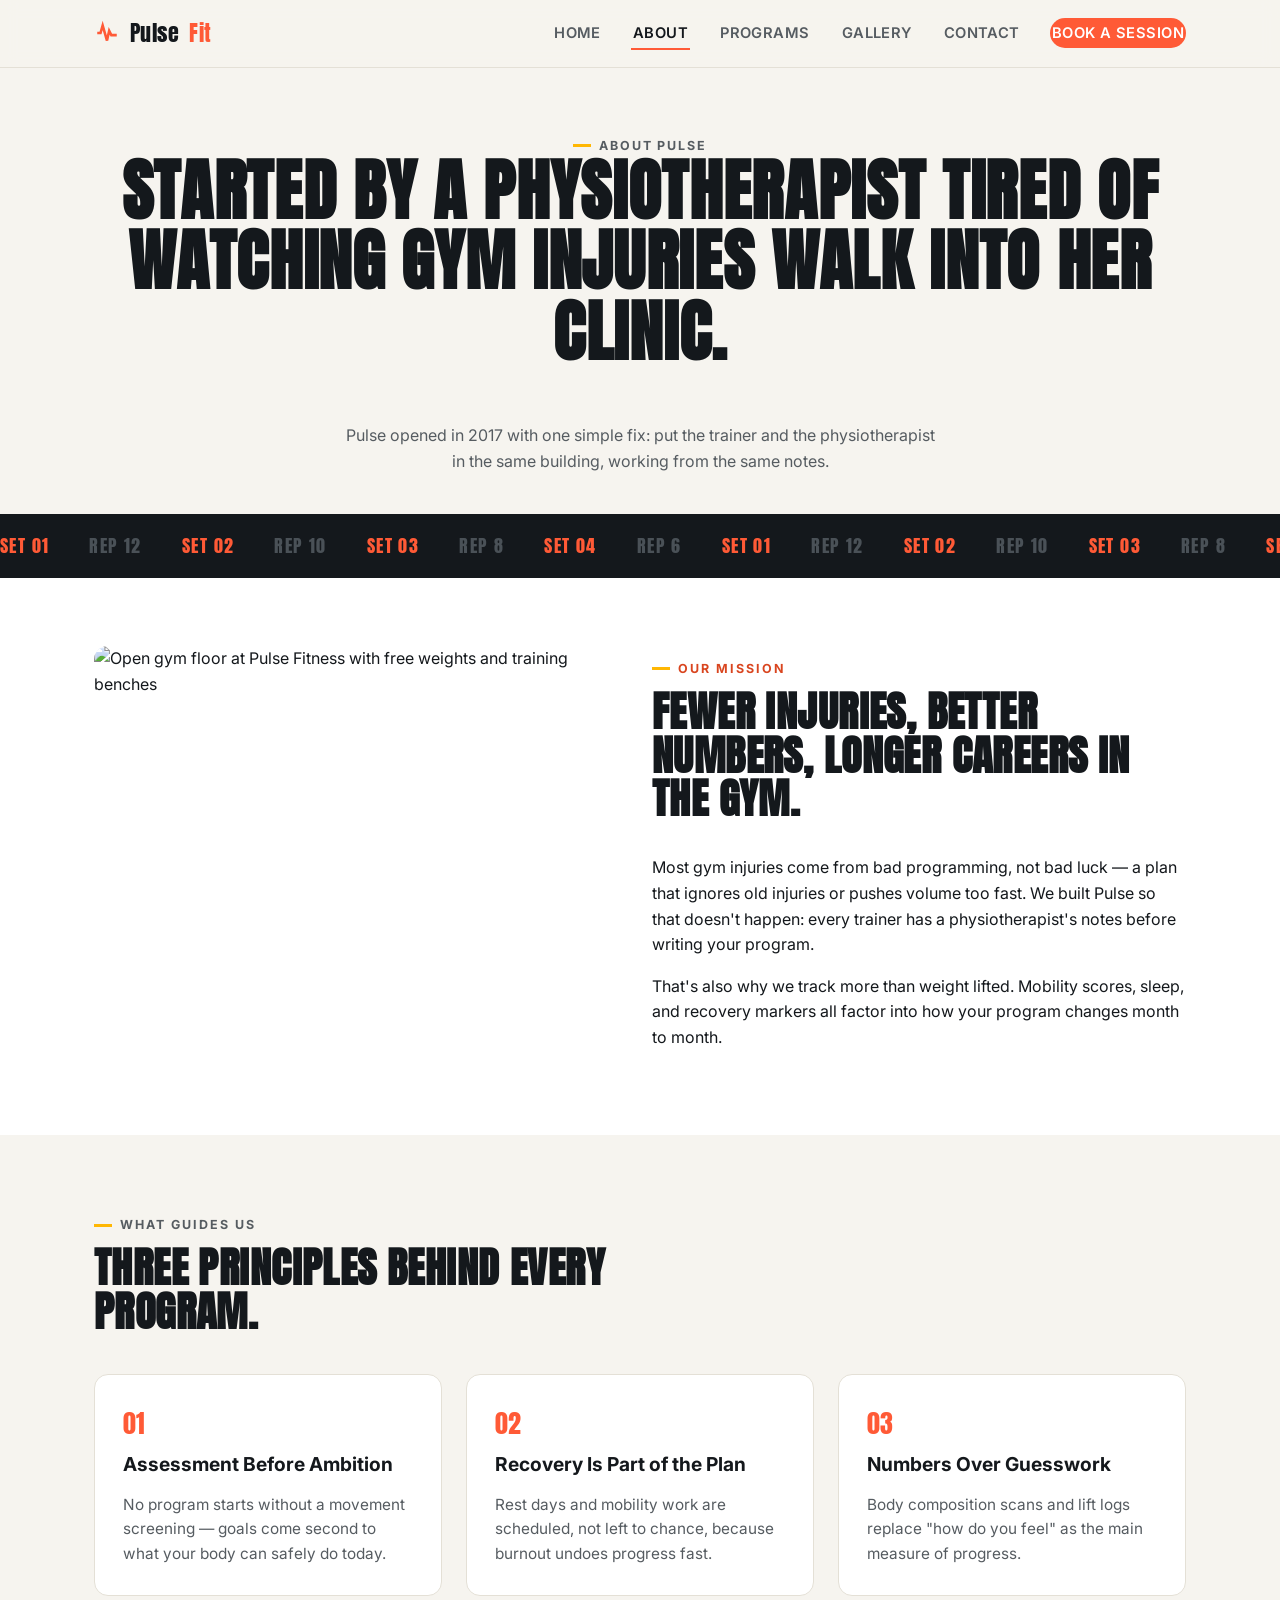
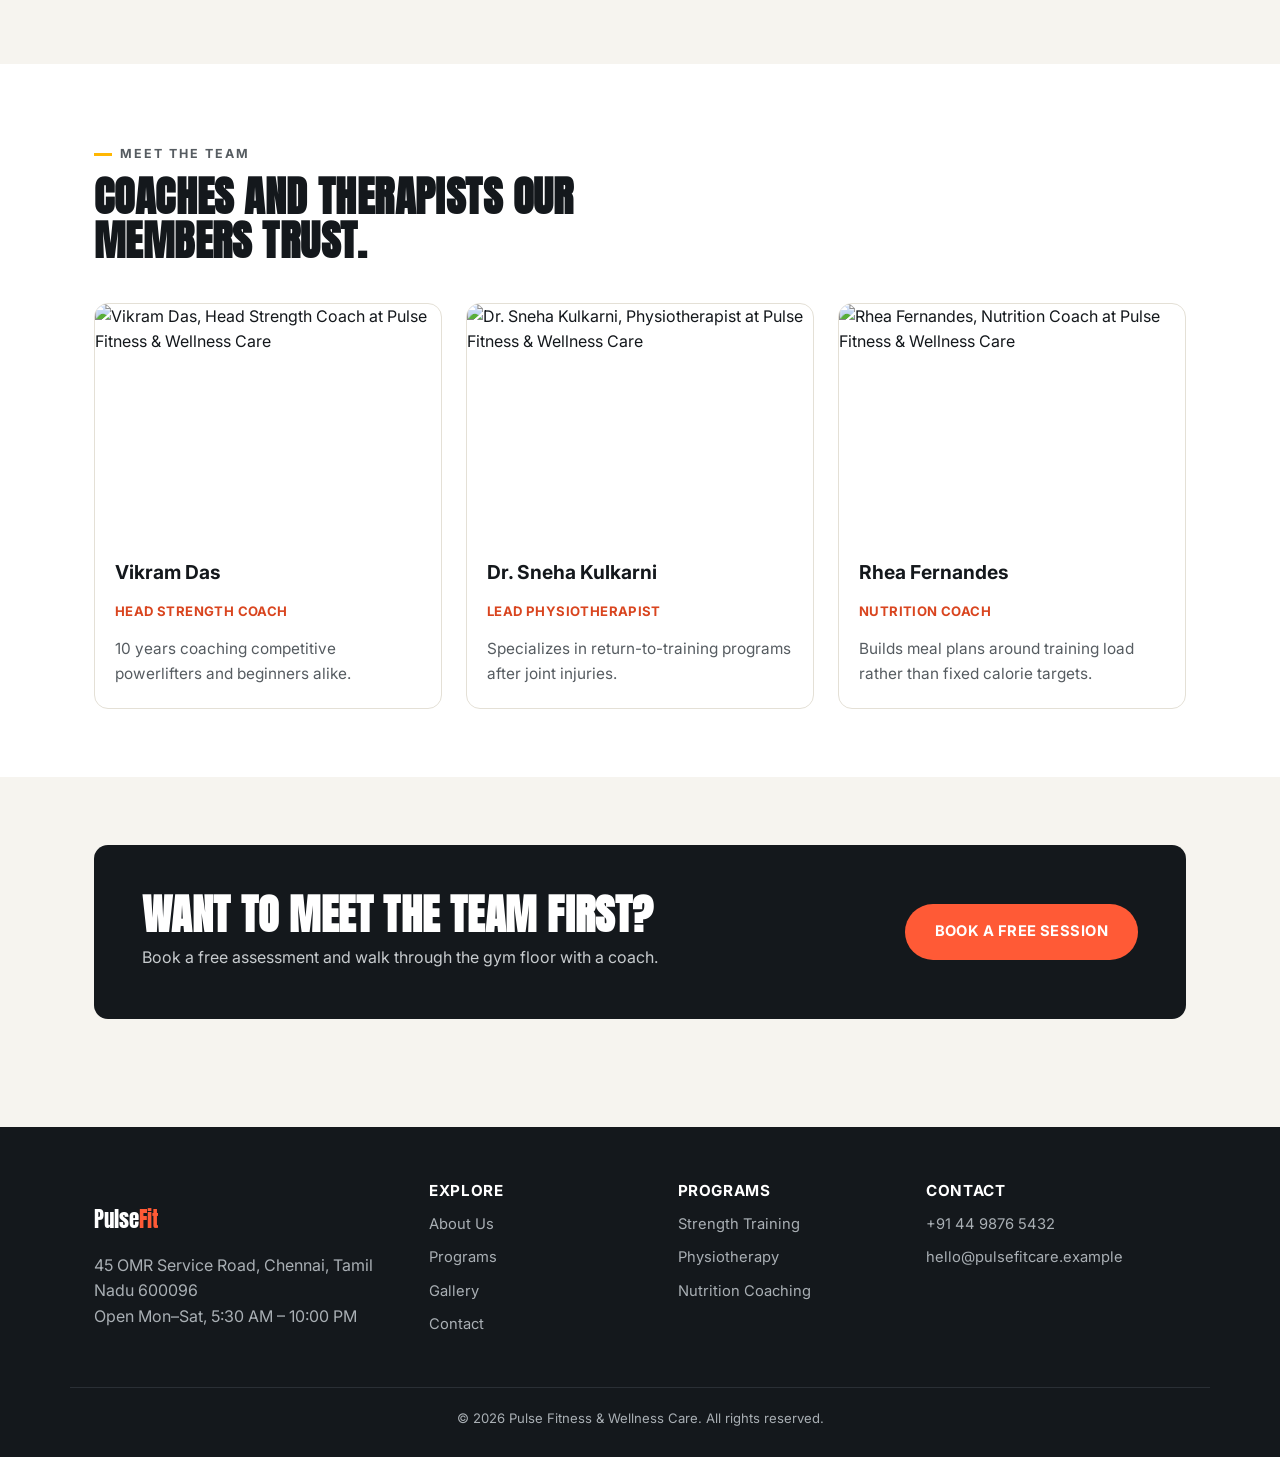
==== about.html @ 01a486db "Initial commit: Pulse Fitness website" ====
<!DOCTYPE html>
<html lang="en">
<head>
<meta charset="UTF-8">
<meta name="viewport" content="width=device-width, initial-scale=1.0">
<title>About Us | Pulse Fitness & Wellness Care</title>
<meta name="description" content="Learn about Pulse Fitness & Wellness Care's mission, values, and the team of trainers, physiotherapists, and nutrition coaches behind every program.">
<meta name="keywords" content="about pulse fitness, our trainers, gym mission, fitness team, physiotherapists">
<link rel="preconnect" href="https://fonts.googleapis.com">
<link href="https://fonts.googleapis.com/css2?family=Anton&family=Inter:wght@400;500;600;700;800&display=swap" rel="stylesheet">
<link rel="stylesheet" href="css/style.css">
</head>
<body>
<a class="skip-link" href="#main">Skip to content</a>

<header class="site-header">
  <nav class="nav">
    <a class="brand" href="index.html">
      <svg viewBox="0 0 24 24" width="26" height="26" fill="none" stroke="#FF5A36" stroke-width="2.4"><path d="M3 12h3l2-7 4 14 2-9 2 4h5"/></svg>
      Pulse<span>Fit</span>
    </a>
    <button class="menu-toggle" aria-expanded="false" aria-label="Toggle navigation menu">
      <span></span><span></span><span></span>
    </button>
    <ul class="nav-links">
      <li><a href="index.html">Home</a></li>
      <li><a href="about.html" aria-current="page">About</a></li>
      <li><a href="services.html">Programs</a></li>
      <li><a href="gallery.html">Gallery</a></li>
      <li><a href="contact.html">Contact</a></li>
      <li><a class="nav-cta" href="contact.html">Book a Session</a></li>
    </ul>
  </nav>
</header>

<main id="main">

  <section class="page-hero">
    <div class="container">
      <p class="eyebrow">About Pulse</p>
      <h1>Started by a physiotherapist tired of watching gym injuries walk into her clinic.</h1>
      <p>Pulse opened in 2017 with one simple fix: put the trainer and the physiotherapist in the same building, working from the same notes.</p>
    </div>
  </section>

  <div class="rep-divider" aria-hidden="true">
    <div class="rep-track">
      <span class="hot">SET 01</span><span>REP 12</span><span class="hot">SET 02</span><span>REP 10</span>
      <span class="hot">SET 03</span><span>REP 8</span><span class="hot">SET 04</span><span>REP 6</span>
      <span class="hot">SET 01</span><span>REP 12</span><span class="hot">SET 02</span><span>REP 10</span>
      <span class="hot">SET 03</span><span>REP 8</span><span class="hot">SET 04</span><span>REP 6</span>
    </div>
  </div>

  <section class="bg-alt">
    <div class="container grid grid-2">
      <div>
        <img src="https://images.unsplash.com/photo-1571902943202-507ec2618e8f?w=800&q=80" alt="Open gym floor at Pulse Fitness with free weights and training benches" style="border-radius:14px;">
      </div>
      <div>
        <p class="eyebrow">Our Mission</p>
        <h2>Fewer injuries, better numbers, longer careers in the gym.</h2>
        <p>Most gym injuries come from bad programming, not bad luck — a plan that ignores old injuries or pushes volume too fast. We built Pulse so that doesn't happen: every trainer has a physiotherapist's notes before writing your program.</p>
        <p>That's also why we track more than weight lifted. Mobility scores, sleep, and recovery markers all factor into how your program changes month to month.</p>
      </div>
    </div>
  </section>

  <section>
    <div class="container">
      <div class="section-head">
        <p class="eyebrow">What Guides Us</p>
        <h2>Three principles behind every program.</h2>
      </div>
      <div class="grid grid-3">
        <div class="card">
          <span class="num">01</span>
          <h3>Assessment Before Ambition</h3>
          <p>No program starts without a movement screening — goals come second to what your body can safely do today.</p>
        </div>
        <div class="card">
          <span class="num">02</span>
          <h3>Recovery Is Part of the Plan</h3>
          <p>Rest days and mobility work are scheduled, not left to chance, because burnout undoes progress fast.</p>
        </div>
        <div class="card">
          <span class="num">03</span>
          <h3>Numbers Over Guesswork</h3>
          <p>Body composition scans and lift logs replace "how do you feel" as the main measure of progress.</p>
        </div>
      </div>
    </div>
  </section>

  <section class="bg-alt">
    <div class="container">
      <div class="section-head">
        <p class="eyebrow">Meet the Team</p>
        <h2>Coaches and therapists our members trust.</h2>
      </div>
      <div class="grid grid-3">
        <div class="card person-card">
          <img src="https://images.unsplash.com/photo-1594381898411-846e7d193883?w=500&q=80" alt="Vikram Das, Head Strength Coach at Pulse Fitness & Wellness Care">
          <div class="person-body">
            <h3>Vikram Das</h3>
            <p class="role">Head Strength Coach</p>
            <p>10 years coaching competitive powerlifters and beginners alike.</p>
          </div>
        </div>
        <div class="card person-card">
          <img src="https://images.unsplash.com/photo-1612349317150-e413f6a5b16d?w=500&q=80" alt="Dr. Sneha Kulkarni, Physiotherapist at Pulse Fitness & Wellness Care">
          <div class="person-body">
            <h3>Dr. Sneha Kulkarni</h3>
            <p class="role">Lead Physiotherapist</p>
            <p>Specializes in return-to-training programs after joint injuries.</p>
          </div>
        </div>
        <div class="card person-card">
          <img src="https://images.unsplash.com/photo-1573496359142-b8d87734a5a2?w=500&q=80" alt="Rhea Fernandes, Nutrition Coach at Pulse Fitness & Wellness Care">
          <div class="person-body">
            <h3>Rhea Fernandes</h3>
            <p class="role">Nutrition Coach</p>
            <p>Builds meal plans around training load rather than fixed calorie targets.</p>
          </div>
        </div>
      </div>
    </div>
  </section>

  <section>
    <div class="container">
      <div class="cta-band">
        <div>
          <h2>Want to meet the team first?</h2>
          <p>Book a free assessment and walk through the gym floor with a coach.</p>
        </div>
        <a href="contact.html" class="btn btn-primary">Book a Free Session</a>
      </div>
    </div>
  </section>

</main>

<footer>
  <div class="container footer-grid">
    <div>
      <p class="footer-brand">Pulse<span>Fit</span></p>
      <p>45 OMR Service Road, Chennai, Tamil Nadu 600096<br>Open Mon–Sat, 5:30 AM – 10:00 PM</p>
    </div>
    <div>
      <h3>Explore</h3>
      <a href="about.html">About Us</a>
      <a href="services.html">Programs</a>
      <a href="gallery.html">Gallery</a>
      <a href="contact.html">Contact</a>
    </div>
    <div>
      <h3>Programs</h3>
      <a href="services.html">Strength Training</a>
      <a href="services.html">Physiotherapy</a>
      <a href="services.html">Nutrition Coaching</a>
    </div>
    <div>
      <h3>Contact</h3>
      <a href="tel:+914498765432">+91 44 9876 5432</a>
      <a href="mailto:hello@pulsefitcare.example">hello@pulsefitcare.example</a>
    </div>
  </div>
  <div class="container footer-bottom">
    &copy; 2026 Pulse Fitness & Wellness Care. All rights reserved.
  </div>
</footer>

<script src="js/script.js"></script>
</body>
</html>
---- css/style.css ----
/* ==========================================================================
   Pulse Fitness & Wellness Care — Stylesheet
   Palette: warm neutral / charcoal / vibrant coral-orange / amber
   ========================================================================== */

:root {
  --bg:        #F6F4EF;
  --bg-alt:    #FFFFFF;
  --bg-dark:   #14181C;
  --ink:       #14181C;
  --ink-soft:  #565C61;
  --primary:   #FF5A36;
  --primary-dark: #D9451F;
  --accent:    #FFB703;
  --line:      #E4E0D6;
  --line-dark: #2A2F35;
  --radius:    14px;
  --shadow:    0 10px 28px rgba(20, 24, 28, 0.12);

  --font-display: "Anton", "Arial Narrow", sans-serif;
  --font-body: "Inter", -apple-system, BlinkMacSystemFont, "Segoe UI", sans-serif;
}

* { box-sizing: border-box; }
html { scroll-behavior: smooth; }

body {
  margin: 0;
  background: var(--bg);
  color: var(--ink);
  font-family: var(--font-body);
  line-height: 1.6;
  -webkit-font-smoothing: antialiased;
}

img { max-width: 100%; display: block; }
a { color: var(--primary-dark); }

h1, h2, h3 {
  font-family: var(--font-display);
  color: var(--ink);
  line-height: 1.05;
  margin-top: 0;
  text-transform: uppercase;
  letter-spacing: 0.01em;
}

h1 { font-size: clamp(2.4rem, 5.5vw, 4.2rem); }
h2 { font-size: clamp(1.8rem, 3.4vw, 2.6rem); }
h3 { font-family: var(--font-body); font-weight: 700; font-size: 1.2rem; text-transform: none; letter-spacing: 0; }

.eyebrow {
  display: inline-flex;
  align-items: center;
  gap: 8px;
  font-family: var(--font-body);
  font-size: 0.78rem;
  font-weight: 700;
  letter-spacing: 0.16em;
  text-transform: uppercase;
  color: var(--primary-dark);
  margin-bottom: 0.7rem;
}
.eyebrow::before {
  content: "";
  width: 18px;
  height: 3px;
  background: var(--accent);
  display: inline-block;
}

.container {
  width: 100%;
  max-width: 1140px;
  margin: 0 auto;
  padding: 0 24px;
}

.skip-link {
  position: absolute;
  left: -999px;
  background: var(--primary);
  color: #fff;
  padding: 10px 16px;
  border-radius: 0 0 8px 0;
  z-index: 999;
}
.skip-link:focus { left: 0; top: 0; }

/* ---------- Header / Nav ---------- */
.site-header {
  position: sticky;
  top: 0;
  z-index: 100;
  background: rgba(246, 244, 239, 0.94);
  backdrop-filter: blur(8px);
  border-bottom: 1px solid var(--line);
}

.nav {
  display: flex;
  align-items: center;
  justify-content: space-between;
  padding: 16px 24px;
  max-width: 1140px;
  margin: 0 auto;
}

.brand {
  display: flex;
  align-items: center;
  gap: 10px;
  font-family: var(--font-display);
  font-size: 1.35rem;
  letter-spacing: 0.02em;
  color: var(--ink);
  text-decoration: none;
}
.brand span { color: var(--primary); }
.brand svg { width: 26px; height: 26px; }

.nav-links {
  display: flex;
  gap: 28px;
  list-style: none;
  margin: 0;
  padding: 0;
}
.nav-links a {
  text-decoration: none;
  color: var(--ink-soft);
  font-weight: 600;
  font-size: 0.92rem;
  text-transform: uppercase;
  letter-spacing: 0.03em;
  padding: 6px 2px;
  border-bottom: 2px solid transparent;
  transition: color 0.2s ease, border-color 0.2s ease;
}
.nav-links a:hover,
.nav-links a[aria-current="page"] {
  color: var(--ink);
  border-color: var(--primary);
}
.nav-cta {
  background: var(--primary);
  color: #fff !important;
  padding: 10px 22px;
  border-radius: 999px;
  border-bottom: none !important;
}
.nav-cta:hover { background: var(--primary-dark); }

.menu-toggle {
  display: none;
  background: none;
  border: none;
  cursor: pointer;
  padding: 8px;
}
.menu-toggle span {
  display: block;
  width: 24px;
  height: 2px;
  background: var(--ink);
  margin: 5px 0;
  transition: transform 0.25s ease, opacity 0.25s ease;
}
.menu-toggle[aria-expanded="true"] span:nth-child(1) { transform: translateY(7px) rotate(45deg); }
.menu-toggle[aria-expanded="true"] span:nth-child(2) { opacity: 0; }
.menu-toggle[aria-expanded="true"] span:nth-child(3) { transform: translateY(-7px) rotate(-45deg); }

/* ---------- Signature: scoreboard rep-counter divider ---------- */
.rep-divider {
  background: var(--bg-dark);
  padding: 18px 0;
  overflow: hidden;
}
.rep-track {
  display: flex;
  gap: 40px;
  white-space: nowrap;
  animation: rep-scroll 18s linear infinite;
  width: max-content;
}
.rep-track span {
  font-family: var(--font-display);
  font-size: 1.1rem;
  letter-spacing: 0.08em;
  color: #4A5157;
}
.rep-track span.hot { color: var(--primary); }
@keyframes rep-scroll {
  from { transform: translateX(0); }
  to { transform: translateX(-50%); }
}
@media (prefers-reduced-motion: reduce) {
  .rep-track { animation: none; }
}

/* ---------- Hero ---------- */
.hero { padding: 64px 0 40px; }
.hero-grid {
  display: grid;
  grid-template-columns: 1.05fr 0.95fr;
  gap: 48px;
  align-items: center;
}
.hero p.lead {
  font-size: 1.12rem;
  color: var(--ink-soft);
  max-width: 46ch;
}
.hero-actions { display: flex; gap: 14px; margin-top: 28px; flex-wrap: wrap; }
.hero-image {
  position: relative;
  border-radius: var(--radius);
  overflow: hidden;
  box-shadow: var(--shadow);
}
.hero-image .tag {
  position: absolute;
  bottom: 16px;
  left: 16px;
  background: rgba(20,24,28,0.85);
  color: #fff;
  padding: 10px 16px;
  border-radius: 10px;
  font-size: 0.85rem;
  font-weight: 600;
}
.hero-stats { display: flex; gap: 36px; margin-top: 40px; flex-wrap: wrap; }
.hero-stats div strong {
  display: block;
  font-family: var(--font-display);
  font-size: 2.1rem;
  color: var(--primary-dark);
  line-height: 1;
}
.hero-stats div span { font-size: 0.82rem; color: var(--ink-soft); text-transform: uppercase; letter-spacing: 0.04em; }

/* ---------- Buttons ---------- */
.btn {
  display: inline-block;
  padding: 14px 28px;
  border-radius: 999px;
  font-weight: 700;
  font-size: 0.92rem;
  text-transform: uppercase;
  letter-spacing: 0.03em;
  text-decoration: none;
  border: 2px solid transparent;
  cursor: pointer;
  transition: transform 0.15s ease, background 0.2s ease, color 0.2s ease, border-color 0.2s ease;
}
.btn:hover { transform: translateY(-1px); }
.btn-primary { background: var(--primary); color: #fff; }
.btn-primary:hover { background: var(--primary-dark); }
.btn-outline { background: transparent; border-color: var(--ink); color: var(--ink); }
.btn-outline:hover { background: var(--ink); color: #fff; }
.btn-light { background: #fff; color: var(--ink); }
.btn-light:hover { background: var(--accent); }

/* ---------- Sections ---------- */
section { padding: 68px 0; }
.section-head { max-width: 640px; margin-bottom: 40px; }
.section-head p { color: var(--ink-soft); }
.bg-alt { background: var(--bg-alt); }
.bg-dark { background: var(--bg-dark); color: #E7E9EA; }
.bg-dark h2, .bg-dark h1 { color: #fff; }
.bg-dark .section-head p { color: #A9AFB4; }

/* ---------- Cards ---------- */
.grid { display: grid; gap: 24px; }
.grid-3 { grid-template-columns: repeat(3, 1fr); }
.grid-2 { grid-template-columns: repeat(2, 1fr); }
.grid-4 { grid-template-columns: repeat(4, 1fr); }

.card {
  background: var(--bg-alt);
  border: 1px solid var(--line);
  border-radius: var(--radius);
  padding: 28px;
  transition: box-shadow 0.2s ease, transform 0.2s ease;
}
.card:hover { box-shadow: var(--shadow); transform: translateY(-3px); }
.card .num {
  font-family: var(--font-display);
  font-size: 1.6rem;
  color: var(--primary);
  margin-bottom: 10px;
  display: block;
}
.card p { color: var(--ink-soft); font-size: 0.96rem; margin-bottom: 0; }

.dark-card {
  background: #1C2126;
  border: 1px solid var(--line-dark);
  border-radius: var(--radius);
  padding: 28px;
}
.dark-card h3 { color: #fff; }
.dark-card p { color: #A9AFB4; margin: 0; font-size: 0.95rem; }
.dark-card .num { font-family: var(--font-display); font-size: 1.6rem; color: var(--accent); margin-bottom: 10px; display: block; }

/* Trainer / people card */
.person-card { text-align: left; padding: 0; overflow: hidden; }
.person-card img { width: 100%; height: 240px; object-fit: cover; }
.person-card .person-body { padding: 18px 20px 22px; }
.person-card .role { color: var(--primary-dark); font-size: 0.82rem; font-weight: 700; text-transform: uppercase; letter-spacing: 0.03em; margin-bottom: 8px; }

/* ---------- CTA band ---------- */
.cta-band {
  background: var(--ink);
  color: #fff;
  border-radius: var(--radius);
  padding: 48px;
  display: flex;
  align-items: center;
  justify-content: space-between;
  gap: 24px;
  flex-wrap: wrap;
}
.cta-band h2 { color: #fff; margin-bottom: 8px; }
.cta-band p { color: #C7CBCE; margin: 0; }

/* ---------- Gallery ---------- */
.gallery-grid { display: grid; grid-template-columns: repeat(3, 1fr); gap: 20px; }
.gallery-item { border-radius: var(--radius); overflow: hidden; background: var(--bg-alt); border: 1px solid var(--line); }
.gallery-item img { height: 230px; width: 100%; object-fit: cover; }
.gallery-item figcaption { padding: 14px 16px; font-size: 0.88rem; color: var(--ink-soft); margin: 0; }

/* ---------- FAQ toggle ---------- */
.faq-item { border-bottom: 1px solid var(--line); }
.faq-question {
  width: 100%; text-align: left; background: none; border: none;
  padding: 20px 4px; font-family: var(--font-body); font-weight: 700; font-size: 1.02rem;
  color: var(--ink); cursor: pointer; display: flex; justify-content: space-between; align-items: center; gap: 16px;
}
.faq-question .plus {
  flex-shrink: 0; width: 22px; height: 22px; border-radius: 50%;
  border: 1.5px solid var(--primary); color: var(--primary-dark);
  display: flex; align-items: center; justify-content: center; font-size: 1rem;
  transition: transform 0.2s ease, background 0.2s ease, color 0.2s ease;
}
.faq-item[data-open="true"] .plus { transform: rotate(45deg); background: var(--primary); color: #fff; }
.faq-answer { max-height: 0; overflow: hidden; transition: max-height 0.3s ease; color: var(--ink-soft); padding: 0 4px; }
.faq-item[data-open="true"] .faq-answer { max-height: 240px; padding-bottom: 20px; }

/* ---------- Forms ---------- */
.form-card {
  background: var(--bg-alt);
  border: 1px solid var(--line);
  border-radius: var(--radius);
  padding: 36px;
  box-shadow: var(--shadow);
}
.form-row { margin-bottom: 20px; }
.form-row label { display: block; font-weight: 700; font-size: 0.85rem; text-transform: uppercase; letter-spacing: 0.03em; margin-bottom: 6px; }
.form-row input, .form-row select, .form-row textarea {
  width: 100%; padding: 12px 14px; border: 1.5px solid var(--line); border-radius: 8px;
  font-family: var(--font-body); font-size: 0.96rem; background: var(--bg); color: var(--ink);
}
.form-row input:focus, .form-row select:focus, .form-row textarea:focus {
  outline: 2px solid var(--primary); outline-offset: 1px; border-color: var(--primary);
}
.form-row .error-msg { color: var(--primary-dark); font-size: 0.82rem; margin-top: 6px; display: none; }
.form-row.invalid input, .form-row.invalid select, .form-row.invalid textarea { border-color: var(--primary); }
.form-row.invalid .error-msg { display: block; }
.form-status { margin-top: 18px; padding: 14px 16px; border-radius: 8px; background: #FFF1CC; color: #8A5A00; font-weight: 700; display: none; }
.form-status.visible { display: block; }
.two-col-form { grid-template-columns: 1fr 1fr; }

/* ---------- Contact info blocks ---------- */
.info-block { display: flex; gap: 16px; margin-bottom: 24px; }
.info-block .icon {
  width: 40px; height: 40px; background: #FFE9DE; color: var(--primary-dark);
  border-radius: 10px; display: flex; align-items: center; justify-content: center; flex-shrink: 0;
}
.info-block h3 { margin-bottom: 4px; font-size: 1rem; }
.info-block p { margin: 0; color: var(--ink-soft); font-size: 0.94rem; }

.map-frame { border-radius: var(--radius); overflow: hidden; border: 1px solid var(--line); height: 320px; }
.map-frame iframe { width: 100%; height: 100%; border: 0; }

/* ---------- Footer ---------- */
footer { background: var(--bg-dark); color: #A9AFB4; padding: 56px 0 28px; margin-top: 40px; }
.footer-grid { display: grid; grid-template-columns: 1.4fr 1fr 1fr 1.2fr; gap: 32px; }
footer h3 { color: #fff; font-size: 0.95rem; text-transform: uppercase; letter-spacing: 0.04em; margin-bottom: 14px; }
footer a { color: #A9AFB4; text-decoration: none; display: block; margin-bottom: 10px; font-size: 0.92rem; }
footer a:hover { color: var(--primary); }
.footer-brand { font-family: var(--font-display); color: #fff; font-size: 1.3rem; margin-bottom: 10px; }
.footer-brand span { color: var(--primary); }
.footer-bottom { border-top: 1px solid #2A2F35; margin-top: 40px; padding-top: 20px; font-size: 0.82rem; text-align: center; }

/* ---------- Page header ---------- */
.page-hero { padding: 56px 0 40px; text-align: center; }
.page-hero p { color: var(--ink-soft); max-width: 60ch; margin: 12px auto 0; }
.page-hero.on-dark { background: var(--bg-dark); color: #fff; }
.page-hero.on-dark p { color: #A9AFB4; }

/* ==========================================================================
   Responsive breakpoints
   ========================================================================== */
@media (max-width: 900px) {
  .hero-grid { grid-template-columns: 1fr; }
  .hero-image { order: -1; }
  .grid-3, .grid-4 { grid-template-columns: repeat(2, 1fr); }
  .gallery-grid { grid-template-columns: repeat(2, 1fr); }
  .footer-grid { grid-template-columns: 1fr 1fr; }
  .two-col-form { grid-template-columns: 1fr; }
}

@media (max-width: 680px) {
  .nav-links {
    position: absolute; top: 100%; left: 0; right: 0;
    flex-direction: column; background: var(--bg-alt);
    border-bottom: 1px solid var(--line); padding: 16px 24px 24px; gap: 14px; display: none;
  }
  .nav-links.open { display: flex; }
  .nav-cta { display: inline-block; text-align: center; }
  .menu-toggle { display: block; }
  .grid-3, .grid-4, .grid-2 { grid-template-columns: 1fr; }
  .gallery-grid { grid-template-columns: 1fr; }
  .footer-grid { grid-template-columns: 1fr; }
  .cta-band { flex-direction: column; text-align: center; }
  .form-card { padding: 24px; }
  .hero-stats { gap: 24px; }
}
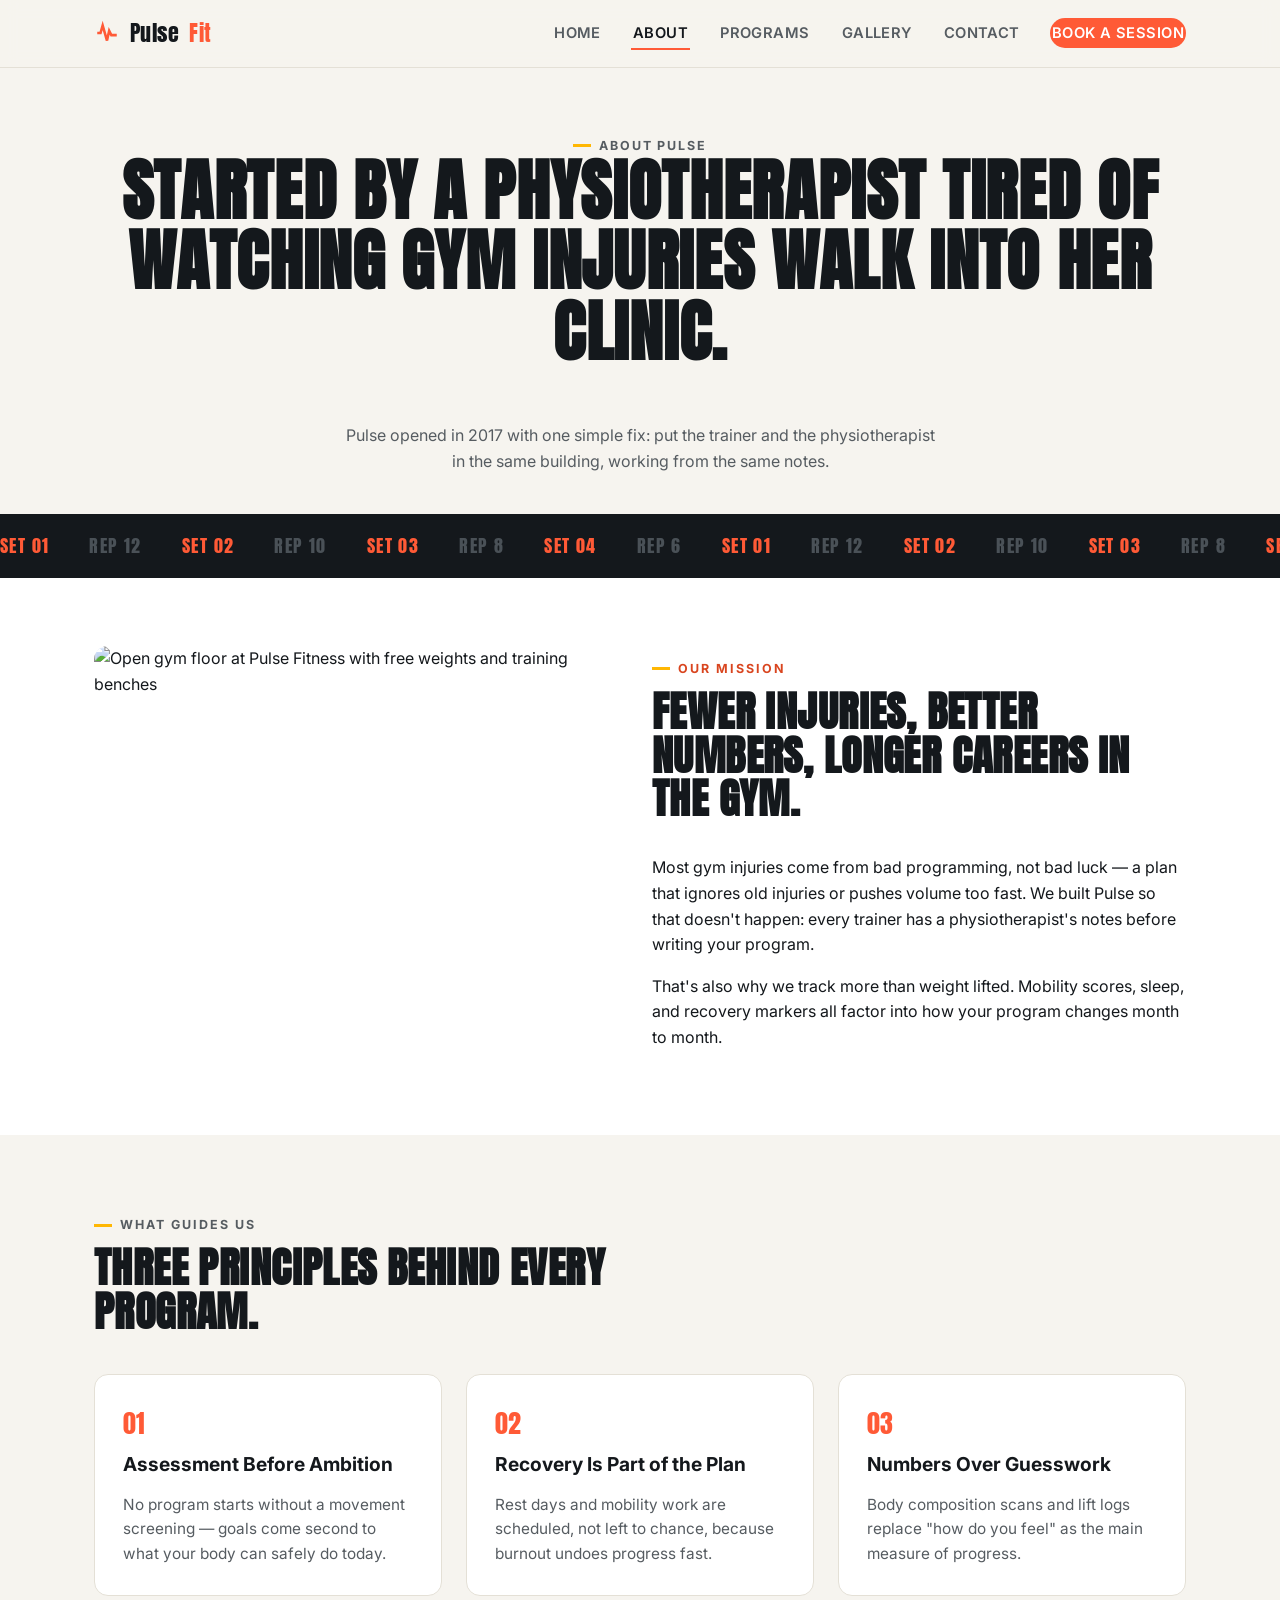
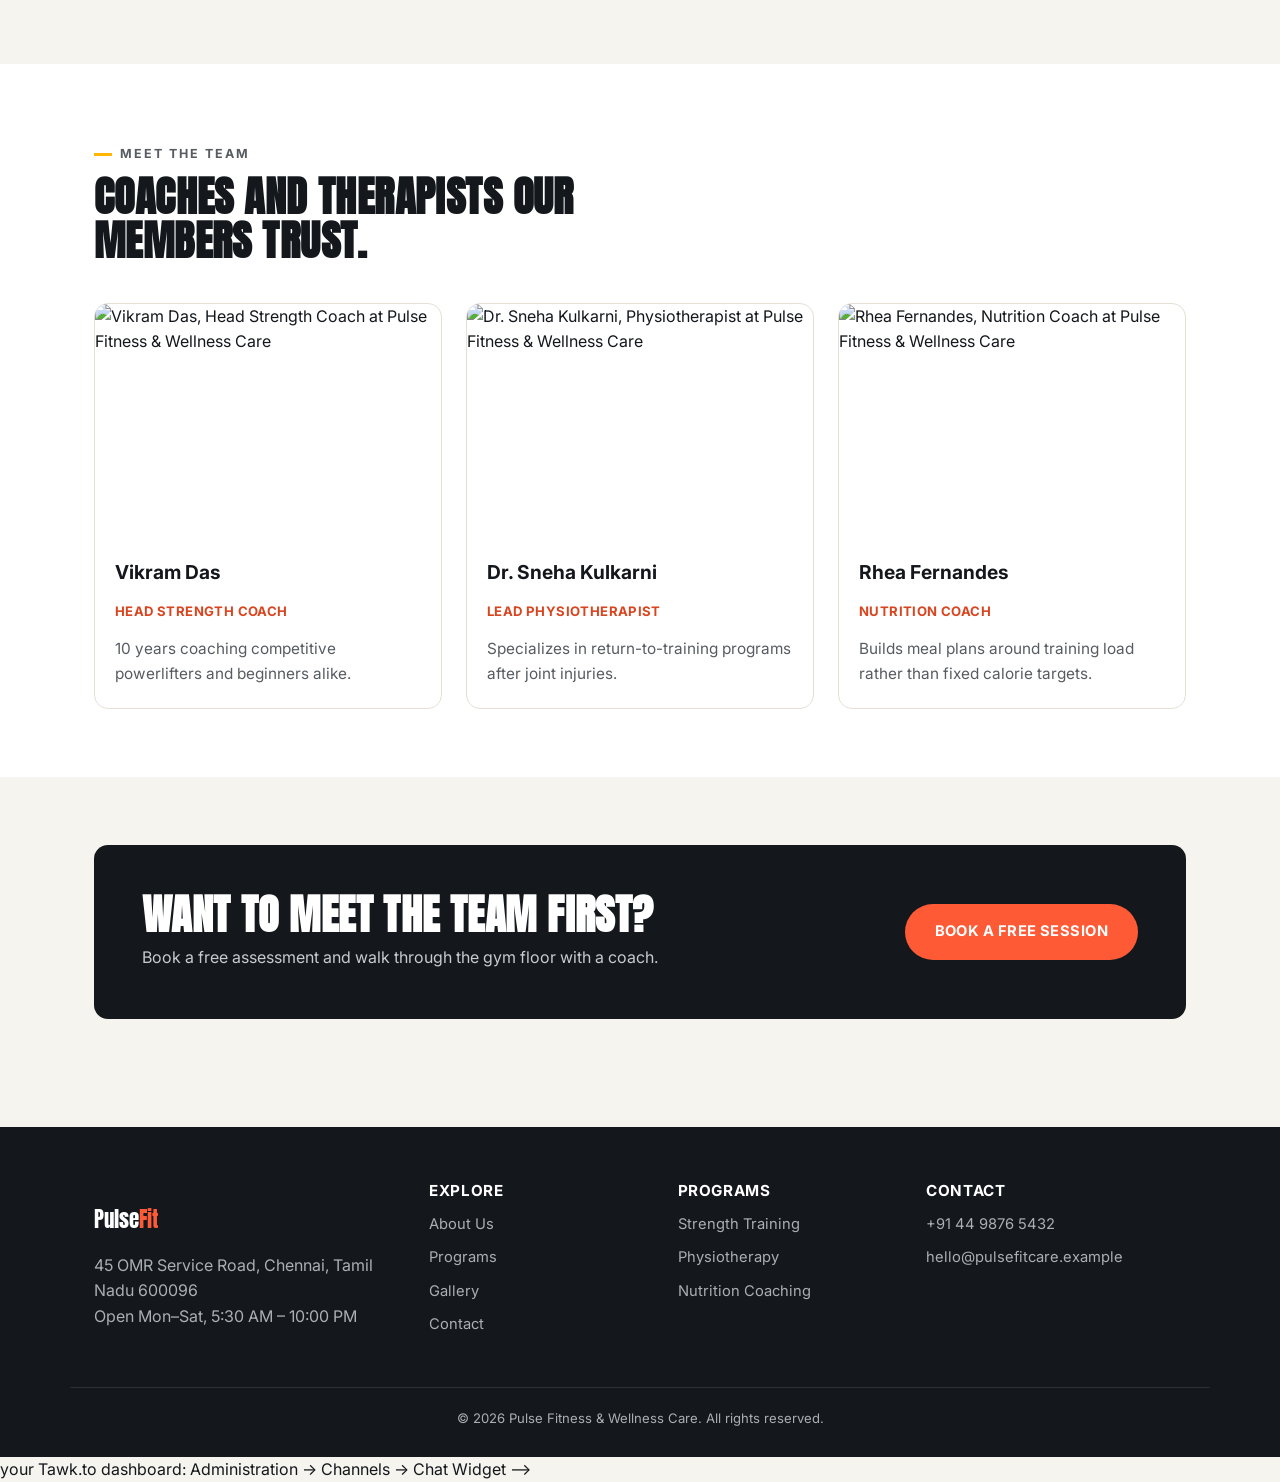
==== commit 9c919125: "commit: "live chat"" ====
--- a/about.html
+++ b/about.html
@@ -9,6 +9,18 @@
 <link rel="preconnect" href="https://fonts.googleapis.com">
 <link href="https://fonts.googleapis.com/css2?family=Anton&family=Inter:wght@400;500;600;700;800&display=swap" rel="stylesheet">
 <link rel="stylesheet" href="css/style.css">
+<link rel="icon" type="image/svg+xml" href="favicon.svg">
+<link rel="canonical" href="https://pluse-witness.netlify.app/about.html">
+
+<meta property="og:type" content="website">
+<meta property="og:title" content="About Us | Pulse Fitness & Wellness Care">
+<meta property="og:description" content="Learn about Pulse Fitness & Wellness Care's mission, values, and the team of trainers, physiotherapists, and nutrition coaches behind every program.">
+<meta property="og:url" content="https://pluse-witness.netlify.app/about.html">
+<meta property="og:image" content="https://images.unsplash.com/photo-1571902943202-507ec2618e8f?w=1200&q=80">
+<meta name="twitter:card" content="summary_large_image">
+<meta name="twitter:title" content="About Us | Pulse Fitness & Wellness Care">
+<meta name="twitter:description" content="The mission, values, and team behind Pulse Fitness & Wellness Care.">
+<meta name="twitter:image" content="https://images.unsplash.com/photo-1571902943202-507ec2618e8f?w=1200&q=80">
 </head>
 <body>
 <a class="skip-link" href="#main">Skip to content</a>
@@ -172,5 +184,20 @@
 </footer>
 
 <script src="js/script.js"></script>
+
+<!--Start of Tawk.to Live Chat Widget-->
+     your Tawk.to dashboard: Administration -> Channels -> Chat Widget -->
+<script type="text/javascript">
+var Tawk_API=Tawk_API||{}, Tawk_LoadStart=new Date();
+(function(){
+var s1=document.createElement("script"),s0=document.getElementsByTagName("script")[0];
+s1.async=true;
+s1.src='https://embed.tawk.to/6a47669f5cd7e91d4f345263/1jsjeho9d';
+s1.charset='UTF-8';
+s1.setAttribute('crossorigin','*');
+s0.parentNode.insertBefore(s1,s0);
+})();
+</script>
+<!--End of Tawk.to Live Chat Widget-->
 </body>
 </html>
